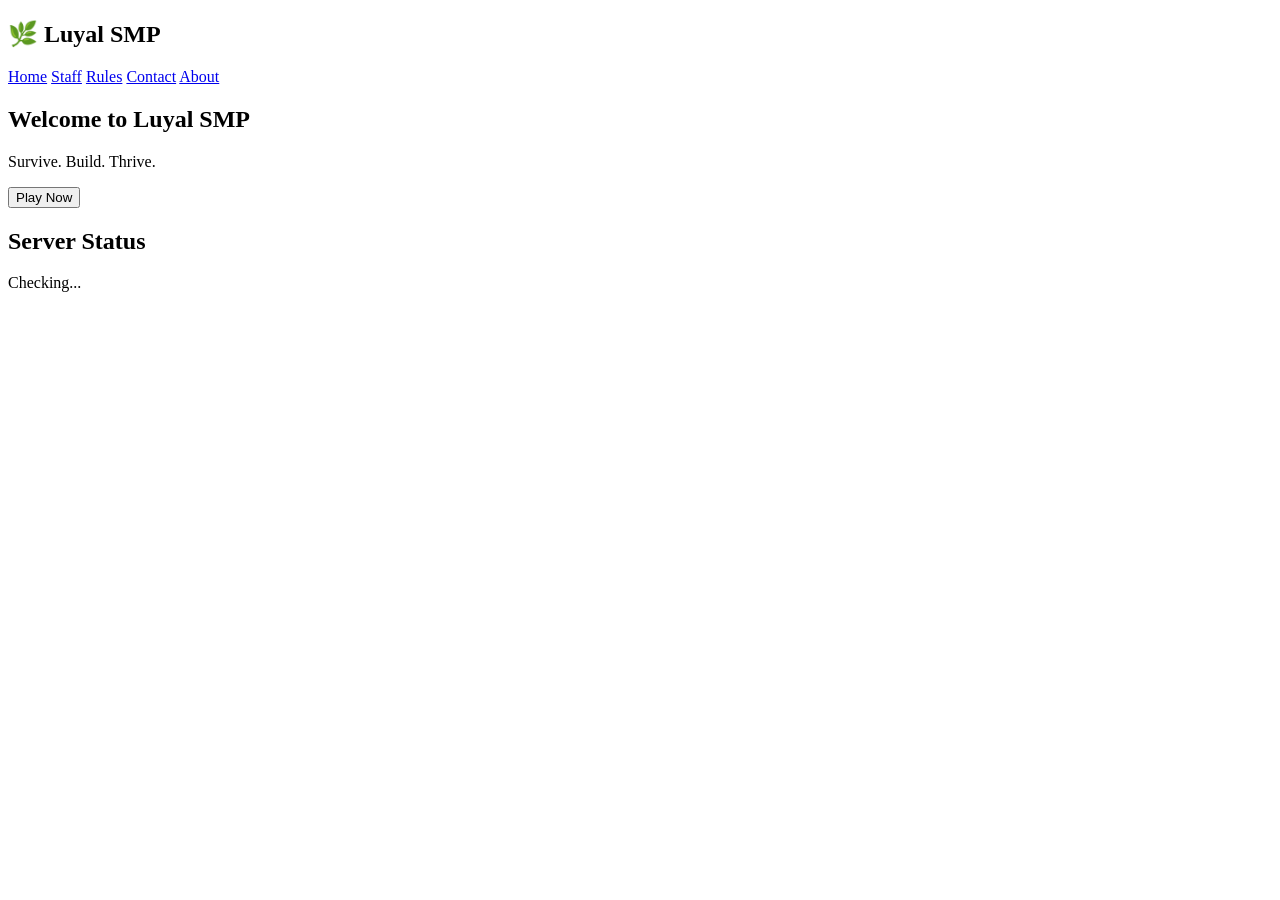
==== index.html @ 3fbbc367 "index.html" ====
<!DOCTYPE html>
<html lang="en">
<head>
  <meta charset="UTF-8">
  <title>Luyal SMP</title>
  <link rel="stylesheet" href="style.css">
</head>
<body>

<nav>
  <h2>🌿 Luyal SMP</h2>
  <div>
    <a href="index.html">Home</a>
    <a href="staff.html">Staff</a>
    <a href="rules.html">Rules</a>
    <a href="contact.html">Contact</a>
    <a href="about.html">About</a>
  </div>
</nav>

<section class="hero fade-in">
  <h1>Welcome to Luyal SMP</h1>
  <p>Survive. Build. Thrive.</p>
  <button onclick="copyIP()">Play Now</button>
</section>

<section class="status-card fade-in">
  <h2>Server Status</h2>
  <p id="status">Checking...</p>
  <p id="players"></p>
</section>

<script src="script.js"></script>
</body>
</html>
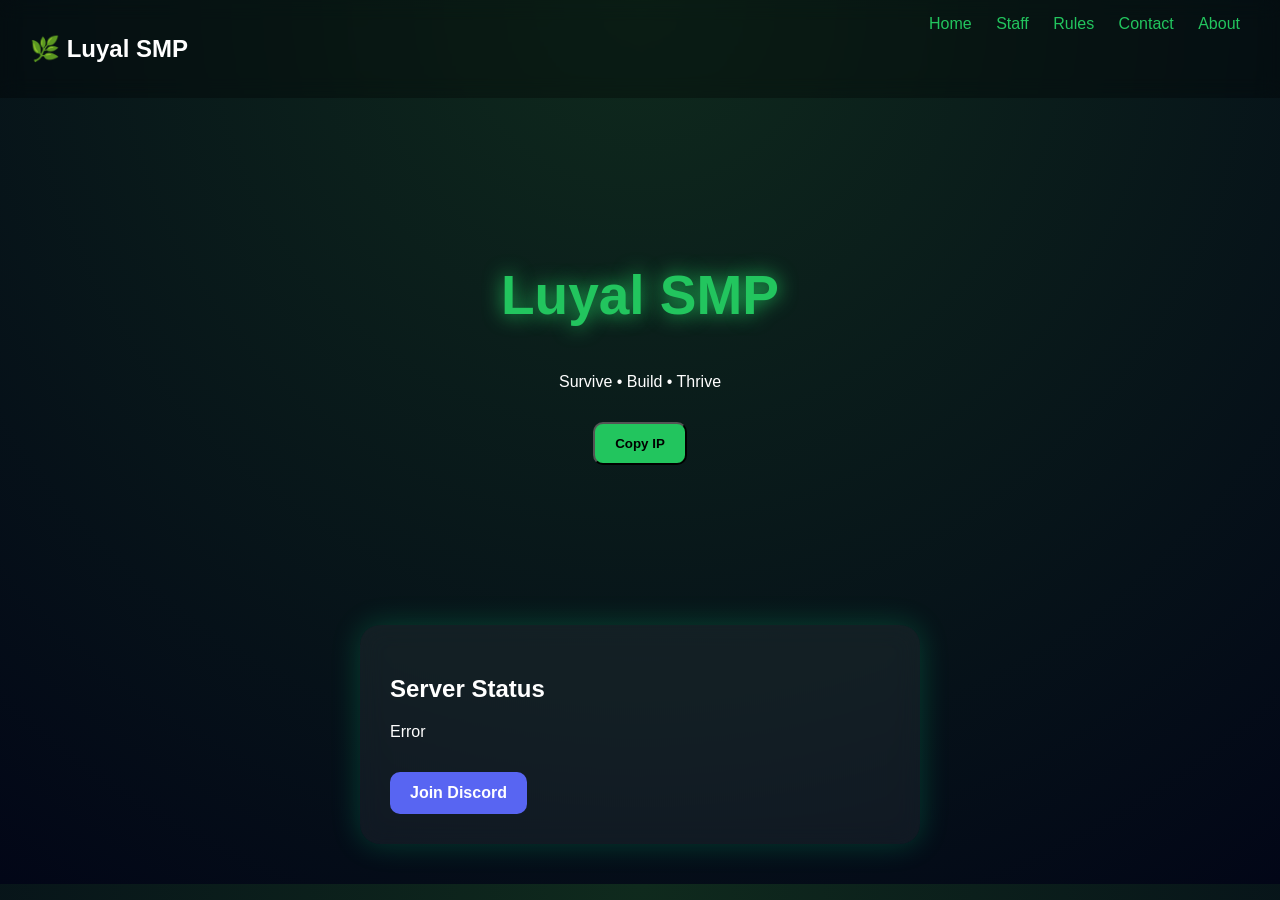
==== commit 8bc13bc8: "index.html" ====
--- a/index.html
+++ b/index.html
@@ -1,7 +1,6 @@
 <!DOCTYPE html>
-<html lang="en">
+<html>
 <head>
-  <meta charset="UTF-8">
   <title>Luyal SMP</title>
   <link rel="stylesheet" href="style.css">
 </head>
@@ -19,16 +18,17 @@
 </nav>
 
 <section class="hero fade-in">
-  <h1>Welcome to Luyal SMP</h1>
-  <p>Survive. Build. Thrive.</p>
-  <button onclick="copyIP()">Play Now</button>
+  <h1>Luyal SMP</h1>
+  <p>Survive • Build • Thrive</p>
+  <button class="btn copy" onclick="copyIP()">Copy IP</button>
 </section>
 
-<section class="status-card fade-in">
+<div class="card fade-in">
   <h2>Server Status</h2>
   <p id="status">Checking...</p>
   <p id="players"></p>
-</section>
+  <a class="btn discord" href="https://discord.gg/XmeDRH3hdk" target="_blank">Join Discord</a>
+</div>
 
 <script src="script.js"></script>
 </body>
--- a/style.css
+++ b/style.css
@@ -0,0 +1,106 @@
+body {
+  margin: 0;
+  font-family: 'Segoe UI', sans-serif;
+  background: radial-gradient(circle at top, #0f2a1d, #020617);
+  color: white;
+  overflow-x: hidden;
+}
+
+/* NAV */
+nav {
+  display: flex;
+  justify-content: space-between;
+  padding: 15px 30px;
+  backdrop-filter: blur(10px);
+  background: rgba(0,0,0,0.3);
+  position: sticky;
+  top: 0;
+}
+
+nav a {
+  margin: 0 10px;
+  color: #22c55e;
+  text-decoration: none;
+  transition: 0.3s;
+}
+
+nav a:hover {
+  color: white;
+  text-shadow: 0 0 10px #22c55e;
+}
+
+/* HERO */
+.hero {
+  text-align: center;
+  padding: 120px 20px;
+  animation: fadeUp 1s ease;
+}
+
+.hero h1 {
+  font-size: 55px;
+  color: #22c55e;
+  text-shadow: 0 0 20px #22c55e;
+}
+
+/* CARD */
+.card {
+  background: rgba(255,255,255,0.05);
+  backdrop-filter: blur(12px);
+  padding: 30px;
+  border-radius: 20px;
+  max-width: 500px;
+  margin: 40px auto;
+  box-shadow: 0 0 30px rgba(0,255,150,0.2);
+  transition: 0.3s;
+}
+
+.card:hover {
+  transform: translateY(-5px) scale(1.02);
+}
+
+/* BUTTONS */
+.btn {
+  display: inline-block;
+  padding: 12px 20px;
+  border-radius: 10px;
+  margin-top: 15px;
+  text-decoration: none;
+  font-weight: bold;
+  transition: 0.3s;
+}
+
+.discord {
+  background: #5865F2;
+  color: white;
+}
+
+.copy {
+  background: #22c55e;
+  color: black;
+}
+
+.btn:hover {
+  transform: scale(1.05);
+}
+
+/* ANIMATION */
+.fade-in {
+  opacity: 0;
+  transform: translateY(20px);
+  animation: fadeUp 1s forwards;
+}
+
+@keyframes fadeUp {
+  to {
+    opacity: 1;
+    transform: translateY(0);
+  }
+}
+
+/* PARTICLES */
+#particles {
+  position: fixed;
+  width: 100%;
+  height: 100%;
+  z-index: -1;
+}
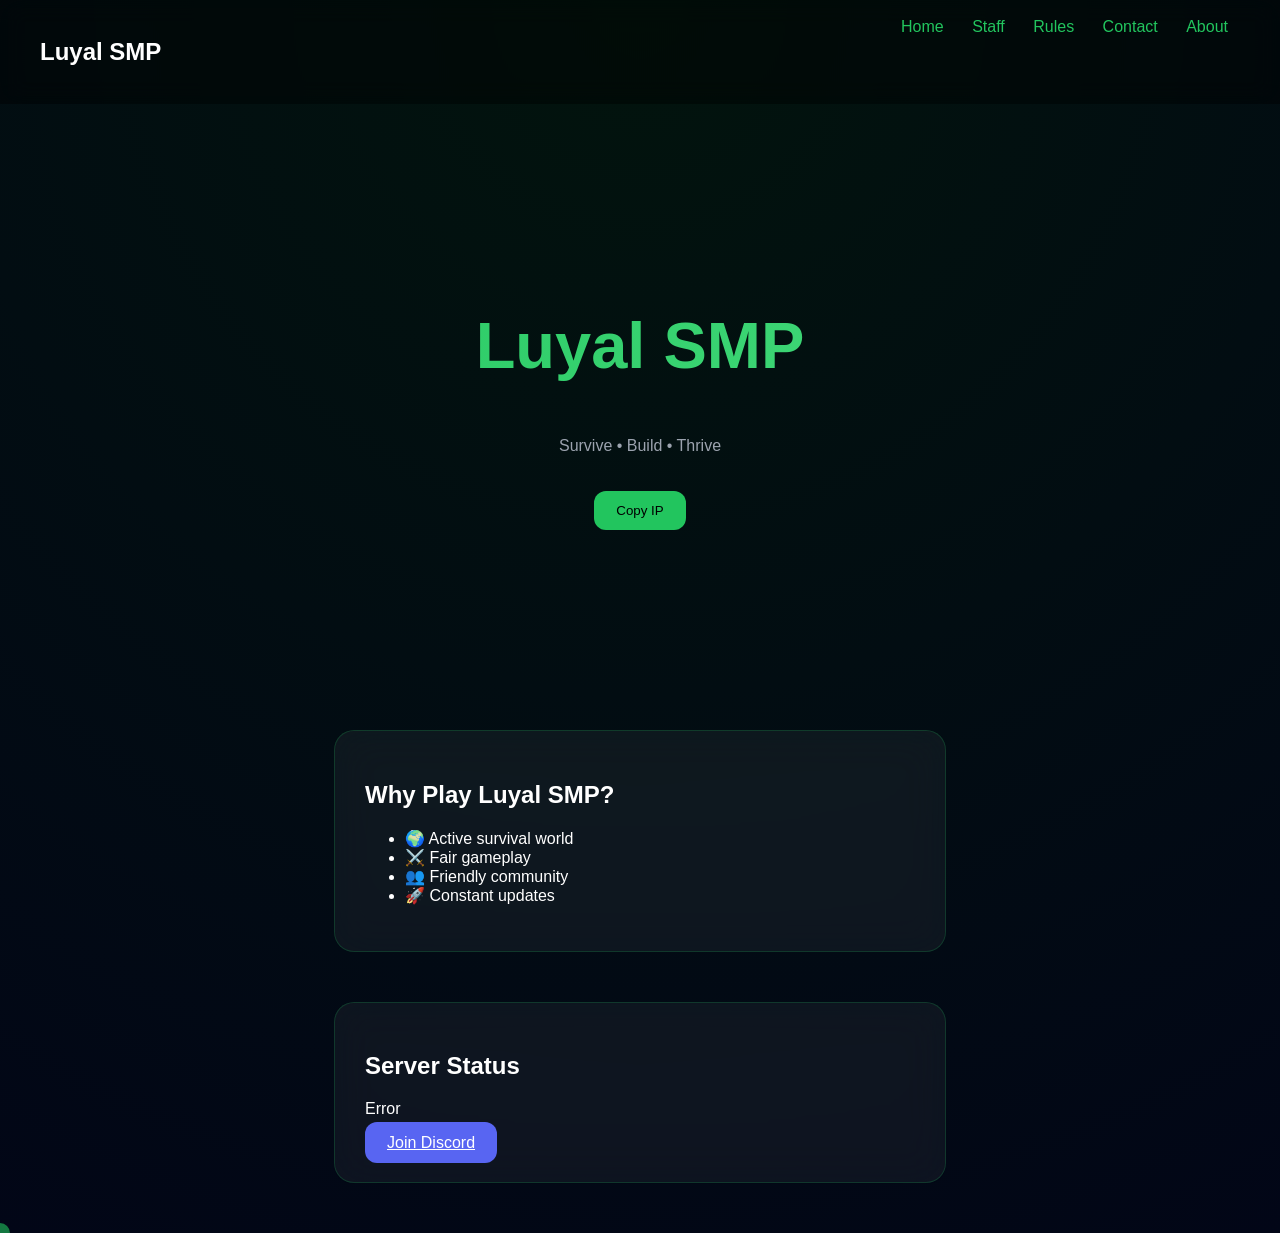
==== commit ea9df6c3: "Update index.html" ====
--- a/index.html
+++ b/index.html
@@ -7,7 +7,7 @@
 <body>
 
 <nav>
-  <h2>🌿 Luyal SMP</h2>
+  <h2> Luyal SMP</h2>
   <div>
     <a href="index.html">Home</a>
     <a href="staff.html">Staff</a>
@@ -23,6 +23,16 @@
   <button class="btn copy" onclick="copyIP()">Copy IP</button>
 </section>
 
+<div class="card reveal">
+  <h2>Why Play Luyal SMP?</h2>
+  <ul>
+    <li>🌍 Active survival world</li>
+    <li>⚔️ Fair gameplay</li>
+    <li>👥 Friendly community</li>
+    <li>🚀 Constant updates</li>
+  </ul>
+</div>
+  
 <div class="card fade-in">
   <h2>Server Status</h2>
   <p id="status">Checking...</p>
--- a/style.css
+++ b/style.css
@@ -1,7 +1,7 @@
 body {
   margin: 0;
   font-family: 'Segoe UI', sans-serif;
-  background: radial-gradient(circle at top, #0f2a1d, #020617);
+  background: radial-gradient(circle at top, #02140d, #020617);
   color: white;
   overflow-x: hidden;
 }
@@ -10,63 +10,55 @@
 nav {
   display: flex;
   justify-content: space-between;
-  padding: 15px 30px;
-  backdrop-filter: blur(10px);
-  background: rgba(0,0,0,0.3);
+  padding: 18px 40px;
   position: sticky;
   top: 0;
+  backdrop-filter: blur(12px);
+  background: rgba(0,0,0,0.4);
+  z-index: 100;
 }
 
 nav a {
-  margin: 0 10px;
+  margin: 0 12px;
+  text-decoration: none;
   color: #22c55e;
-  text-decoration: none;
   transition: 0.3s;
 }
 
 nav a:hover {
-  color: white;
   text-shadow: 0 0 10px #22c55e;
 }
 
 /* HERO */
 .hero {
   text-align: center;
-  padding: 120px 20px;
-  animation: fadeUp 1s ease;
+  padding: 150px 20px;
 }
 
 .hero h1 {
-  font-size: 55px;
-  color: #22c55e;
-  text-shadow: 0 0 20px #22c55e;
+  font-size: 65px;
+  background: linear-gradient(90deg, #22c55e, #4ade80);
+  -webkit-background-clip: text;
+  color: transparent;
 }
 
-/* CARD */
-.card {
-  background: rgba(255,255,255,0.05);
-  backdrop-filter: blur(12px);
-  padding: 30px;
-  border-radius: 20px;
-  max-width: 500px;
-  margin: 40px auto;
-  box-shadow: 0 0 30px rgba(0,255,150,0.2);
+.hero p {
+  color: #9ca3af;
+}
+
+/* BUTTON */
+.btn {
+  padding: 12px 22px;
+  border-radius: 12px;
+  border: none;
+  cursor: pointer;
+  margin-top: 20px;
   transition: 0.3s;
 }
 
-.card:hover {
-  transform: translateY(-5px) scale(1.02);
-}
-
-/* BUTTONS */
-.btn {
-  display: inline-block;
-  padding: 12px 20px;
-  border-radius: 10px;
-  margin-top: 15px;
-  text-decoration: none;
-  font-weight: bold;
-  transition: 0.3s;
+.copy {
+  background: #22c55e;
+  color: black;
 }
 
 .discord {
@@ -74,30 +66,52 @@
   color: white;
 }
 
-.copy {
-  background: #22c55e;
-  color: black;
+.btn:hover {
+  transform: translateY(-3px) scale(1.05);
+  box-shadow: 0 0 20px rgba(34,197,94,0.5);
 }
 
-.btn:hover {
-  transform: scale(1.05);
+/* CARD */
+.card {
+  margin: 50px auto;
+  max-width: 550px;
+  padding: 30px;
+  border-radius: 20px;
+  background: rgba(255,255,255,0.05);
+  backdrop-filter: blur(20px);
+  border: 1px solid rgba(34,197,94,0.2);
+  transition: 0.4s;
 }
 
-/* ANIMATION */
-.fade-in {
-  opacity: 0;
-  transform: translateY(20px);
-  animation: fadeUp 1s forwards;
+.card:hover {
+  transform: translateY(-8px) scale(1.02);
 }
 
-@keyframes fadeUp {
-  to {
-    opacity: 1;
-    transform: translateY(0);
-  }
+/* SCROLL ANIMATION */
+.reveal {
+  opacity: 0;
+  transform: translateY(40px);
+  transition: 1s;
 }
 
-/* PARTICLES */
+.reveal.active {
+  opacity: 1;
+  transform: translateY(0);
+}
+
+/* CURSOR GLOW */
+.cursor {
+  width: 20px;
+  height: 20px;
+  border-radius: 50%;
+  position: fixed;
+  background: rgba(34,197,94,0.6);
+  pointer-events: none;
+  transform: translate(-50%, -50%);
+  z-index: 999;
+}
+
+/* BACKGROUND PARTICLES */
 #particles {
   position: fixed;
   width: 100%;
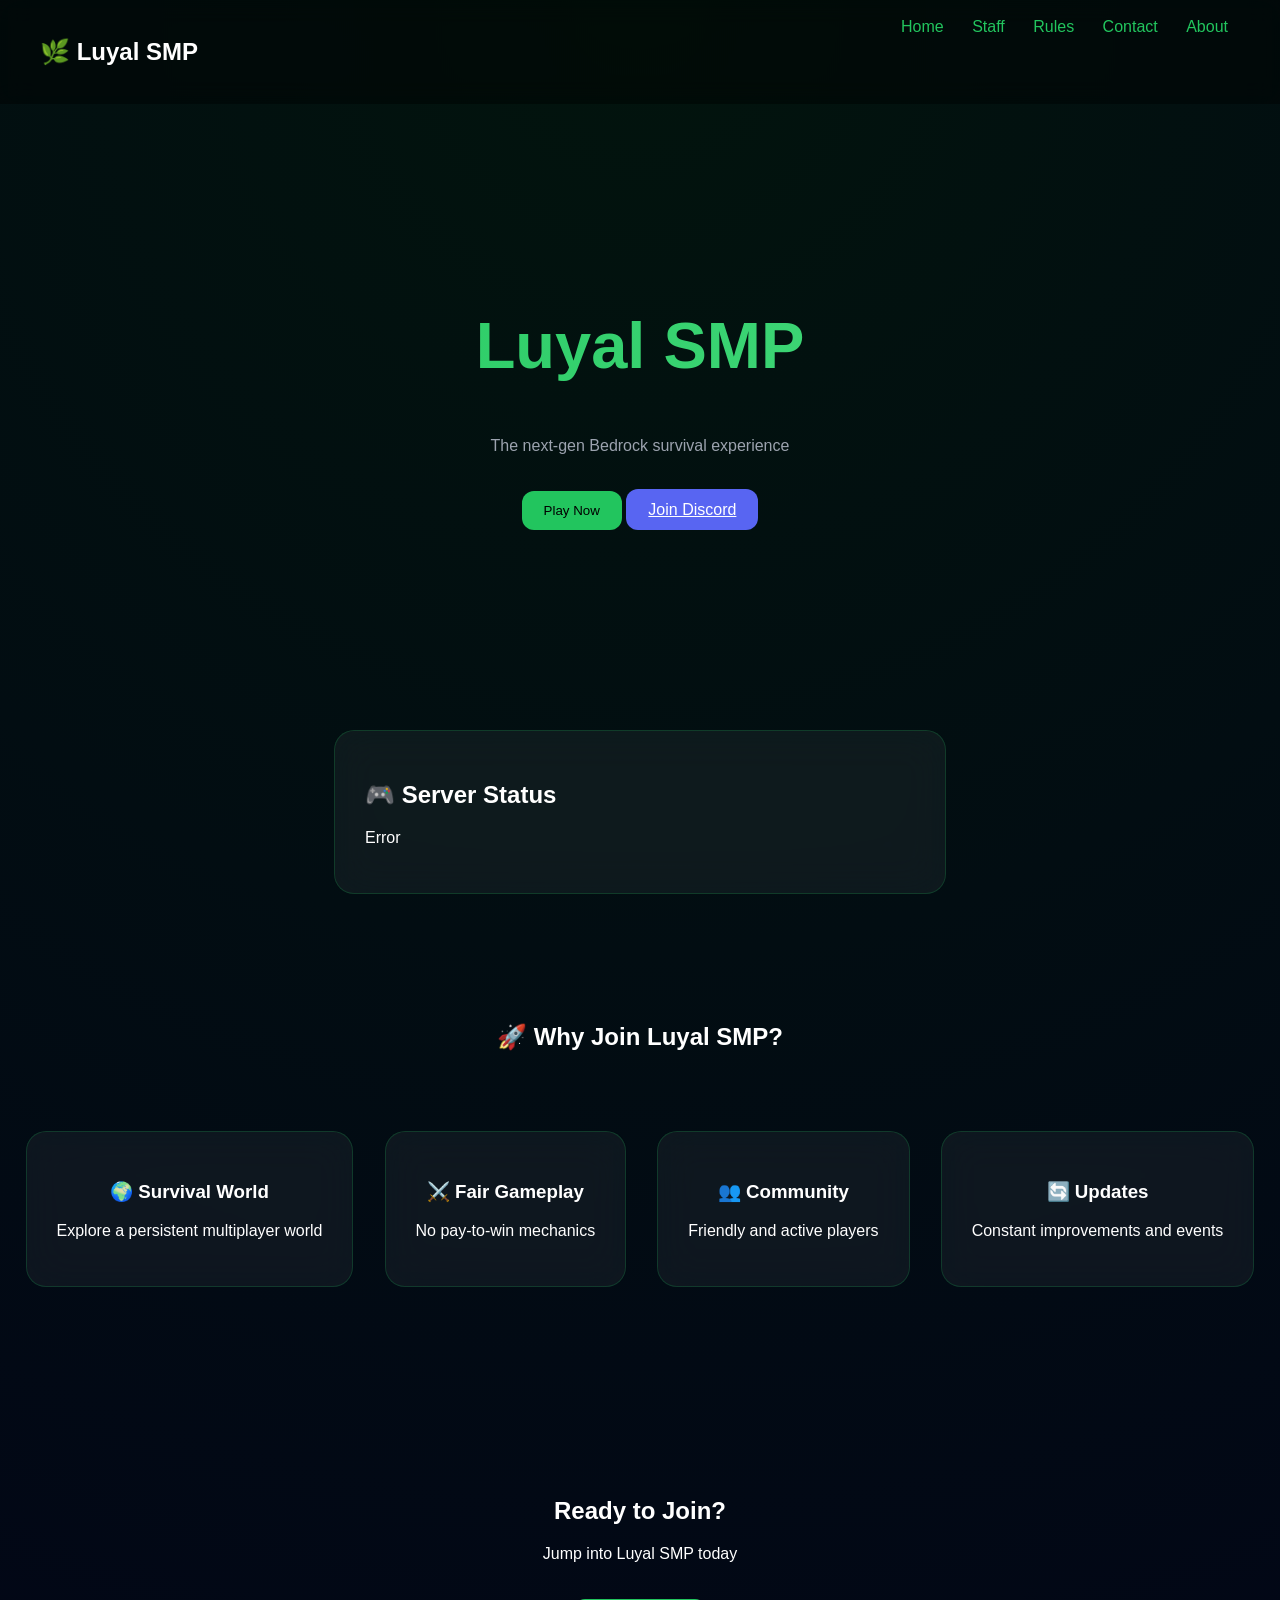
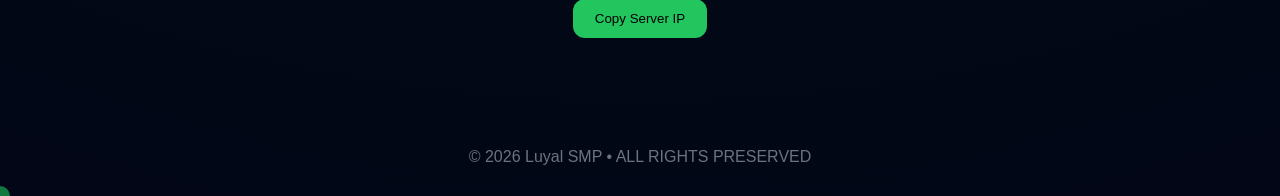
==== commit c739f625: "Update index.html" ====
--- a/index.html
+++ b/index.html
@@ -1,13 +1,17 @@
 <!DOCTYPE html>
-<html>
+<html lang="en">
 <head>
+  <meta charset="UTF-8">
   <title>Luyal SMP</title>
+  <meta name="viewport" content="width=device-width, initial-scale=1.0">
+
   <link rel="stylesheet" href="style.css">
 </head>
 <body>
 
+<!-- NAV -->
 <nav>
-  <h2> Luyal SMP</h2>
+  <h2>🌿 Luyal SMP</h2>
   <div>
     <a href="index.html">Home</a>
     <a href="staff.html">Staff</a>
@@ -17,28 +21,67 @@
   </div>
 </nav>
 
-<section class="hero fade-in">
+<!-- HERO -->
+<section class="hero reveal">
   <h1>Luyal SMP</h1>
-  <p>Survive • Build • Thrive</p>
-  <button class="btn copy" onclick="copyIP()">Copy IP</button>
+  <p>The next-gen Bedrock survival experience</p>
+
+  <div>
+    <button class="btn copy" onclick="copyIP()">Play Now</button>
+    <a class="btn discord" href="https://discord.gg/XmeDRH3hdk" target="_blank">
+      Join Discord
+    </a>
+  </div>
 </section>
 
+<!-- STATUS -->
 <div class="card reveal">
-  <h2>Why Play Luyal SMP?</h2>
-  <ul>
-    <li>🌍 Active survival world</li>
-    <li>⚔️ Fair gameplay</li>
-    <li>👥 Friendly community</li>
-    <li>🚀 Constant updates</li>
-  </ul>
-</div>
-  
-<div class="card fade-in">
-  <h2>Server Status</h2>
+  <h2>🎮 Server Status</h2>
   <p id="status">Checking...</p>
   <p id="players"></p>
-  <a class="btn discord" href="https://discord.gg/XmeDRH3hdk" target="_blank">Join Discord</a>
 </div>
+
+<!-- FEATURES -->
+<section class="reveal" style="text-align:center; padding:60px 20px;">
+  <h2>🚀 Why Join Luyal SMP?</h2>
+
+  <div style="display:flex; flex-wrap:wrap; justify-content:center; gap:20px; margin-top:30px;">
+    
+    <div class="card">
+      <h3>🌍 Survival World</h3>
+      <p>Explore a persistent multiplayer world</p>
+    </div>
+
+    <div class="card">
+      <h3>⚔️ Fair Gameplay</h3>
+      <p>No pay-to-win mechanics</p>
+    </div>
+
+    <div class="card">
+      <h3>👥 Community</h3>
+      <p>Friendly and active players</p>
+    </div>
+
+    <div class="card">
+      <h3>🔄 Updates</h3>
+      <p>Constant improvements and events</p>
+    </div>
+
+  </div>
+</section>
+
+<!-- CALL TO ACTION -->
+<section class="reveal" style="text-align:center; padding:80px 20px;">
+  <h2>Ready to Join?</h2>
+  <p>Jump into Luyal SMP today</p>
+
+  <button class="btn copy" onclick="copyIP()">Copy Server IP</button>
+</section>
+
+<!-- FOOTER -->
+<footer style="text-align:center; padding:30px; color:#6b7280;">
+  © 2026 Luyal SMP • ALL RIGHTS PRESERVED
+</footer>
 
 <script src="script.js"></script>
 </body>
